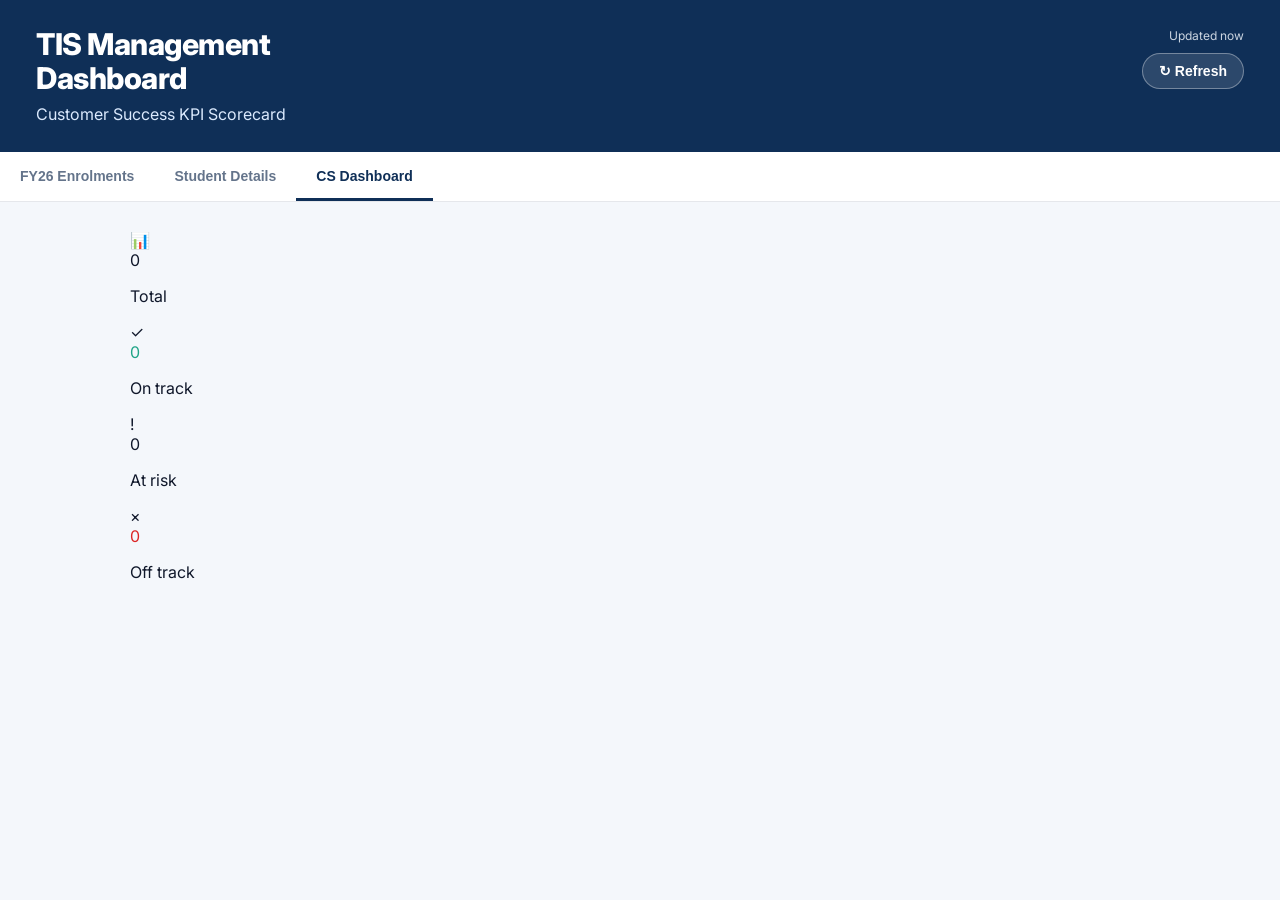
==== cskpi.html @ 1ad83564 "Cs kpi Cs kpi" ====
<!DOCTYPE html>
<html>
<head>
  <meta charset="utf-8">
  <meta name="viewport" content="width=device-width, initial-scale=1">
  <title>CS KPI Dashboard</title>

  <link href="https://fonts.googleapis.com/css2?family=Inter:wght@400;500;600;700;800&display=swap" rel="stylesheet">
  <link rel="stylesheet" href="css/style.css">
</head>

<body>

<header class="top-header">
  <div>
    <h1>TIS Management<br>Dashboard</h1>
    <p id="dashboardSummary">Customer Success KPI Scorecard</p>
  </div>

  <div class="header-right">
    <span id="updatedTime">Updated now</span>
    <button onclick="refreshCSKPI()">↻ Refresh</button>
  </div>
</header>

<nav class="tabs">
  <button onclick="location.href='index.html'">FY26 Enrolments</button>
  <button onclick="location.href='student.html'">Student Details</button>
  <button class="active">CS Dashboard</button>
</nav>

<main class="container">

  <section id="categoryFilters" class="cs-filter-row"></section>

  <section class="cs-summary-grid">
    <div class="cs-summary-card">
      <div class="cs-icon">📊</div>
      <div>
        <div id="totalKpis" class="cs-big">0</div>
        <p>Total</p>
      </div>
    </div>

    <div class="cs-summary-card">
      <div class="cs-icon green-bg">✓</div>
      <div>
        <div id="onTrackKpis" class="cs-big green">0</div>
        <p>On track</p>
      </div>
    </div>

    <div class="cs-summary-card">
      <div class="cs-icon gold-bg">!</div>
      <div>
        <div id="atRiskKpis" class="cs-big gold">0</div>
        <p>At risk</p>
      </div>
    </div>

    <div class="cs-summary-card">
      <div class="cs-icon red-bg">×</div>
      <div>
        <div id="offTrackKpis" class="cs-big red">0</div>
        <p>Off track</p>
      </div>
    </div>
  </section>

  <section id="kpiContainer" class="cs-kpi-container"></section>

</main>

<script src="js/cskpi.js?v=1"></script>

</body>
</html>
---- css/style.css ----
:root{
  --bg:#f4f7fb;
  --card:#ffffff;
  --text:#0f172a;
  --muted:#64748b;
  --line:#e5e7eb;
  --blue:#0f2f57;
  --light-blue:#1e73be;
  --green:#1fa487;
  --gold:#b36b00;
}

*{
  box-sizing:border-box;
}

body{
  margin:0;
  font-family:"Inter", "Segoe UI", Arial, sans-serif;
  background:var(--bg);
  color:var(--text);
}

/* HEADER */

.top-header{
  background:#0f2f57;
  color:#fff;
  padding:24px 18px 22px;
  display:flex;
  justify-content:space-between;
  align-items:flex-start;
  gap:12px;
}

.top-header h1{
  margin:0 0 8px;
  font-size:24px;
  line-height:1.12;
  font-weight:800;
  letter-spacing:-0.5px;
}

.top-header p{
  margin:0;
  font-size:14px;
  line-height:1.4;
  color:#dbeafe;
}

.header-right{
  text-align:right;
  white-space:nowrap;
}

.header-right span{
  display:block;
  font-size:12px;
  color:#cbd5e1;
  margin-bottom:10px;
}

.header-right button{
  border:1px solid rgba(255,255,255,0.35);
  background:rgba(255,255,255,0.12);
  color:#fff;
  border-radius:999px;
  padding:9px 16px;
  font-size:14px;
  font-weight:600;
  cursor:pointer;
}

/* TABS */

.tabs{
  display:flex;
  overflow-x:auto;
  background:#fff;
  border-bottom:1px solid var(--line);
}

.tabs button{
  flex:0 0 auto;
  border:0;
  background:transparent;
  padding:16px 20px 14px;
  font-size:14px;
  font-weight:700;
  color:#64748b;
  border-bottom:3px solid transparent;
  cursor:pointer;
}

.tabs button.active{
  color:#0f2f57;
  border-bottom-color:#0f2f57;
}

/* MAIN CONTAINER */

.container{
  padding:20px 16px 34px;
}

/* KPI CARDS */

.kpi-grid{
  display:grid;
  grid-template-columns:repeat(2, 1fr);
  gap:16px;
}

.kpi-card{
  background:#fff;
  border:0;
  border-radius:18px;
  padding:22px 20px;
  min-height:165px;
  box-shadow:0 8px 24px rgba(15, 23, 42, 0.08);
}

.kpi-card h3{
  margin:0 0 16px;
  font-size:12px;
  line-height:1.25;
  letter-spacing:1.2px;
  text-transform:uppercase;
  color:#64748b;
  font-weight:700;
}

.big,
.big-small{
  font-size:34px;
  line-height:1;
  font-weight:800;
  letter-spacing:-1px;
  white-space:nowrap;
  color:#0f172a;
}

.kpi-card hr{
  border:0;
  height:1px;
  background:var(--line);
  margin:20px 0 16px;
}

.split{
  display:grid;
  grid-template-columns:1fr 1fr;
  gap:14px;
}

.split span{
  font-size:12px;
  color:#64748b;
  text-transform:uppercase;
  line-height:1.25;
  font-weight:600;
}

.split span + span{
  border-left:1px solid var(--line);
  padding-left:14px;
}

.split b{
  display:block;
  margin-top:6px;
  font-size:18px;
  line-height:1.1;
  color:var(--gold);
  font-weight:800;
}

.small{
  min-height:140px;
}

.small p{
  margin:12px 0 0;
  font-size:14px;
  line-height:1.35;
  color:#64748b;
}

.green{
  color:var(--green)!important;
}

.blue{
  color:var(--light-blue)!important;
}

/* CHART CARDS */

.chart-card{
  background:#fff;
  border:0;
  border-radius:18px;
  padding:22px 20px;
  margin-top:24px;
  box-shadow:0 8px 24px rgba(15, 23, 42, 0.08);
}

.chart-card h3{
  margin:0 0 18px;
  font-size:16px;
  line-height:1.25;
  color:#0f172a;
  font-weight:700;
  letter-spacing:-0.2px;
  text-transform:none;
}

.chart-card canvas{
  width:100%!important;
  height:310px!important;
}

/* BREAKDOWN */

.breakdown-header{
  margin:28px 4px 14px;
}

.breakdown-header h2{
  margin:0;
  font-size:20px;
  font-weight:800;
  letter-spacing:-0.3px;
}

.breakdown-header p{
  margin:6px 0 0;
  font-size:14px;
  color:#64748b;
}

/* LIST CARDS */

.list-container{
  display:flex;
  flex-direction:column;
  gap:12px;
}

.list-card,
.student-row{
  background:#fff;
  border:0;
  border-radius:18px;
  padding:16px;
  display:grid;
  grid-template-columns:34px 1fr auto;
  gap:12px;
  align-items:center;
  box-shadow:0 6px 18px rgba(15, 23, 42, 0.06);
}

.icon{
  color:var(--light-blue);
  font-size:16px;
}

.title{
  font-size:15px;
  font-weight:700;
  color:#0f172a;
}

.amount{
  font-size:15px;
  font-weight:800;
  color:var(--light-blue);
  text-align:right;
}

.students{
  font-size:12px;
  color:#64748b;
  margin-top:3px;
}

.avatar{
  width:34px;
  height:34px;
  border-radius:50%;
  background:#eaf4ff;
  color:var(--light-blue);
  display:flex;
  align-items:center;
  justify-content:center;
  font-size:12px;
  font-weight:800;
}

.badge{
  font-size:11px;
  color:var(--green);
  text-align:right;
  margin-top:3px;
}

#breadcrumb span{
  color:var(--light-blue);
  font-weight:700;
  cursor:pointer;
}

/* DESKTOP VIEW */

@media(min-width:768px){

  .top-header{
    padding:28px 36px 26px;
  }

  .top-header h1{
    font-size:30px;
  }

  .top-header p{
    font-size:16px;
  }

  .container{
    max-width:1080px;
    margin:auto;
    padding:28px 30px 44px;
  }

  .kpi-card{
    padding:24px 26px;
  }

  .big,
  .big-small{
    font-size:38px;
  }

  .chart-card{
    padding:26px 28px;
  }
}

/* ==============================
   STUDENT DETAILS PAGE - FINAL
============================== */

.student-page{
  max-width:1080px;
  margin:0 auto;
  padding:28px 30px 44px;
}

/* Search */

.student-search-card{
  background:#fff;
  border-radius:18px;
  padding:18px 20px;
  margin-bottom:28px;
  box-shadow:0 8px 24px rgba(15,23,42,0.08);
}

.search-box{
  display:flex;
  align-items:center;
  gap:12px;
}

.search-box span{
  font-size:22px;
}

.search-box input{
  width:100%;
  border:0;
  outline:0;
  background:transparent;
  font-size:18px;
  color:var(--text);
}

.search-box button{
  border:0;
  background:transparent;
  font-size:28px;
  color:var(--muted);
  cursor:pointer;
}

/* Student profile */

.student-profile{
  display:flex;
  align-items:center;
  gap:16px;
  margin-bottom:22px;
}

.student-profile .avatar{
  width:62px;
  height:62px;
  font-size:18px;
  border:3px solid #c7e0f5;
}

.student-profile h2{
  margin:0;
  font-size:26px;
  font-weight:800;
  letter-spacing:-0.5px;
}

.student-profile p{
  margin:5px 0 0;
  font-size:15px;
  color:var(--muted);
}

/* Student KPI cards */

.student-kpis{
  display:grid;
  grid-template-columns:repeat(3,1fr);
  gap:16px;
  margin-bottom:28px;
}

.student-mini-card{
  min-height:125px !important;
  padding:20px 18px !important;
  border-radius:18px;
}

.student-mini-card h3{
  margin:0 0 10px !important;
  font-size:12px;
  letter-spacing:1.1px;
  color:#94a3b8;
}

.student-mini-card .big{
  font-size:34px;
  font-weight:800;
  line-height:1;
}

.student-mini-card p{
  margin:8px 0 0;
  color:var(--muted);
  font-size:14px;
}

/* Course section */

.student-section-title{
  margin:28px 4px 14px;
}

.student-section-title h2{
  margin:0;
  font-size:18px;
  font-weight:800;
  color:#334155;
  letter-spacing:1px;
}

.course-card{
  background:#fff;
  border-radius:18px;
  padding:22px 24px;
  margin-bottom:16px;
  box-shadow:0 6px 18px rgba(15,23,42,0.06);
}

.course-card.latest{
  background:#eaf6ff;
  border:1px solid #a9cbe5;
}

.course-top{
  display:grid;
  grid-template-columns:1fr auto;
  gap:12px;
}

.course-name{
  font-size:18px;
  font-weight:800;
  line-height:1.35;
}

.course-fee{
  font-size:18px;
  font-weight:800;
  color:var(--light-blue);
  white-space:nowrap;
}

.tags{
  display:flex;
  flex-wrap:wrap;
  gap:8px;
  margin:18px 0;
}

.tag{
  background:#eef2f7;
  color:var(--muted);
  padding:7px 11px;
  border-radius:999px;
  font-size:12px;
  font-weight:700;
}

.tag.center{
  background:#e8f7f2;
  color:var(--green);
}

.tag.latest-tag{
  background:#eaf4ff;
  color:var(--light-blue);
}

.att-row{
  display:flex;
  justify-content:space-between;
  margin:14px 0 10px;
  font-size:12px;
  font-weight:800;
  letter-spacing:0.8px;
  text-transform:uppercase;
  color:var(--muted);
}

.progress{
  height:9px;
  background:#e5e7eb;
  border-radius:999px;
  overflow:hidden;
}

.progress-bar{
  height:100%;
  background:var(--green);
}

.hours-grid{
  display:grid;
  grid-template-columns:repeat(3,1fr);
  gap:12px;
  margin-top:18px;
  text-align:center;
}

.hours-grid .num{
  font-size:24px;
  font-weight:800;
}

.hours-grid .completed{
  color:var(--green);
}

.hours-grid .pending{
  color:var(--gold);
}

.hours-grid .txt{
  margin-top:4px;
  font-size:12px;
  color:var(--muted);
}

.empty{
  background:#fff;
  border-radius:18px;
  padding:28px 20px;
  text-align:center;
  color:var(--muted);
  box-shadow:0 8px 24px rgba(15,23,42,0.08);
}

/* Mobile */

@media(max-width:700px){
  .student-page{
    padding:20px 16px 34px;
  }

  .student-kpis{
    grid-template-columns:repeat(3,1fr);
    gap:10px;
  }

  .student-mini-card{
    min-height:105px !important;
    padding:16px 12px !important;
  }

  .student-mini-card .big{
    font-size:28px;
  }

  .student-mini-card p{
    font-size:13px;
  }

  .student-profile h2{
    font-size:22px;
  }

  .course-card{
    padding:18px 16px;
  }

  .course-name,
  .course-fee{
    font-size:16px;
  }
}

/* WEEKLY REVIEW - NEW */

.week-label{
  display:block;
  font-size:11px;
  color:#cbd5e1;
  margin-bottom:5px;
}

#weekSelect{
  border:1px solid rgba(255,255,255,.35);
  background:#fff;
  color:#0f2f57;
  border-radius:999px;
  padding:8px 12px;
  font-weight:700;
  margin-bottom:10px;
}

.weekly-filter-row{
  display:flex;
  gap:10px;
  flex-wrap:wrap;
  margin:22px 0;
}

.filter-chip{
  border:1px solid var(--line);
  background:#fff;
  color:#64748b;
  border-radius:999px;
  padding:9px 14px;
  font-weight:700;
  cursor:pointer;
}

.filter-chip.active{
  background:#0f2f57;
  color:#fff;
}

.weekly-container{
  display:flex;
  flex-direction:column;
  gap:22px;
}

.weekly-card-new{
  background:#fff;
  border-radius:24px;
  padding:22px;
  display:grid;
  grid-template-columns:210px 1fr 220px;
  gap:20px;
  box-shadow:0 10px 28px rgba(15,23,42,.08);
  border-left:6px solid #cbd5e1;
}

.border-complete{border-left-color:#1fa487;}
.border-watch{border-left-color:#f59e0b;}
.border-blocked{border-left-color:#dc2626;}

.weekly-owner-panel{
  background:#f8fafc;
  border-radius:20px;
  padding:20px;
  text-align:center;
}

.weekly-owner-panel .weekly-avatar{
  margin:0 auto 14px;
}

.weekly-avatar{
  width:58px;
  height:58px;
  border-radius:50%;
  background:#eaf4ff;
  color:#1e73be;
  display:flex;
  align-items:center;
  justify-content:center;
  font-size:18px;
  font-weight:800;
}

.weekly-owner-panel h3{
  margin:0;
  font-size:22px;
  font-weight:800;
}

.weekly-owner-panel p{
  margin:6px 0;
  font-size:13px;
  color:#64748b;
}

.weekly-sr{
  font-weight:700;
}

.weekly-status{
  display:inline-block;
  margin:12px 0 18px;
  padding:7px 12px;
  border-radius:999px;
  font-size:12px;
  font-weight:800;
}

.status-complete{
  background:#dcfce7;
  color:#166534;
}

.status-watch{
  background:#fef3c7;
  color:#92400e;
}

.status-blocked{
  background:#fee2e2;
  color:#991b1b;
}

.progress-circle{
  width:96px;
  height:96px;
  margin:0 auto;
  border-radius:50%;
  background:
    conic-gradient(#1fa487 calc(var(--progress) * 1%), #e5e7eb 0);
  display:flex;
  align-items:center;
  justify-content:center;
}

.progress-circle span{
  width:72px;
  height:72px;
  border-radius:50%;
  background:#fff;
  display:flex;
  align-items:center;
  justify-content:center;
  font-size:22px;
  font-weight:800;
}

.progress-note{
  font-size:12px !important;
  text-transform:uppercase;
  font-weight:800;
  letter-spacing:.8px;
}

.weekly-detail-grid{
  display:grid;
  grid-template-columns:1fr 1fr;
  gap:16px;
}

.weekly-section-new{
  border:1px solid var(--line);
  border-radius:18px;
  padding:16px;
  background:#fff;
}

.weekly-section-new h4{
  margin:0 0 12px;
  font-size:13px;
  text-transform:uppercase;
  letter-spacing:.8px;
  font-weight:800;
}

.weekly-section-new ul{
  margin:0;
  padding-left:18px;
}

.weekly-section-new li{
  margin-bottom:9px;
  font-size:14px;
  line-height:1.45;
}

.mini-status{
  display:inline-block;
  margin-left:6px;
  padding:3px 7px;
  border-radius:999px;
  background:#eef2f7;
  color:#64748b;
  font-size:11px;
  font-weight:800;
}

.last-week-box{
  margin-top:14px;
  padding:12px;
  background:#f8fafc;
  border-radius:14px;
  border:1px dashed #cbd5e1;
}

.last-week-box strong{
  display:block;
  margin-bottom:8px;
  font-size:12px;
  color:#64748b;
  text-transform:uppercase;
}

.last-week-box li{
  font-size:12px;
  color:#64748b;
}

.weekly-links-panel{
  background:#f8fafc;
  border-radius:20px;
  padding:18px;
}

.weekly-links-panel h4{
  margin:0 0 14px;
  font-size:13px;
  text-transform:uppercase;
  color:#64748b;
}

.weekly-link-list{
  display:flex;
  flex-direction:column;
  gap:10px;
}

.weekly-link-pill{
  display:block;
  background:#fff;
  border:1px solid var(--line);
  border-radius:14px;
  padding:11px 12px;
  color:#0f2f57;
  font-size:13px;
  font-weight:800;
  text-decoration:none;
}

.weekly-link-pill:hover{
  background:#eaf4ff;
}

.red{color:#dc2626!important;}
.orange{color:#f59e0b!important;}
.purple{color:#7c3aed!important;}
.muted{color:#94a3b8!important;}

@media(max-width:900px){
  .weekly-card-new{
    grid-template-columns:1fr;
  }

  .weekly-detail-grid{
    grid-template-columns:1fr;
  }

  .header-right{
    white-space:normal;
  }
}
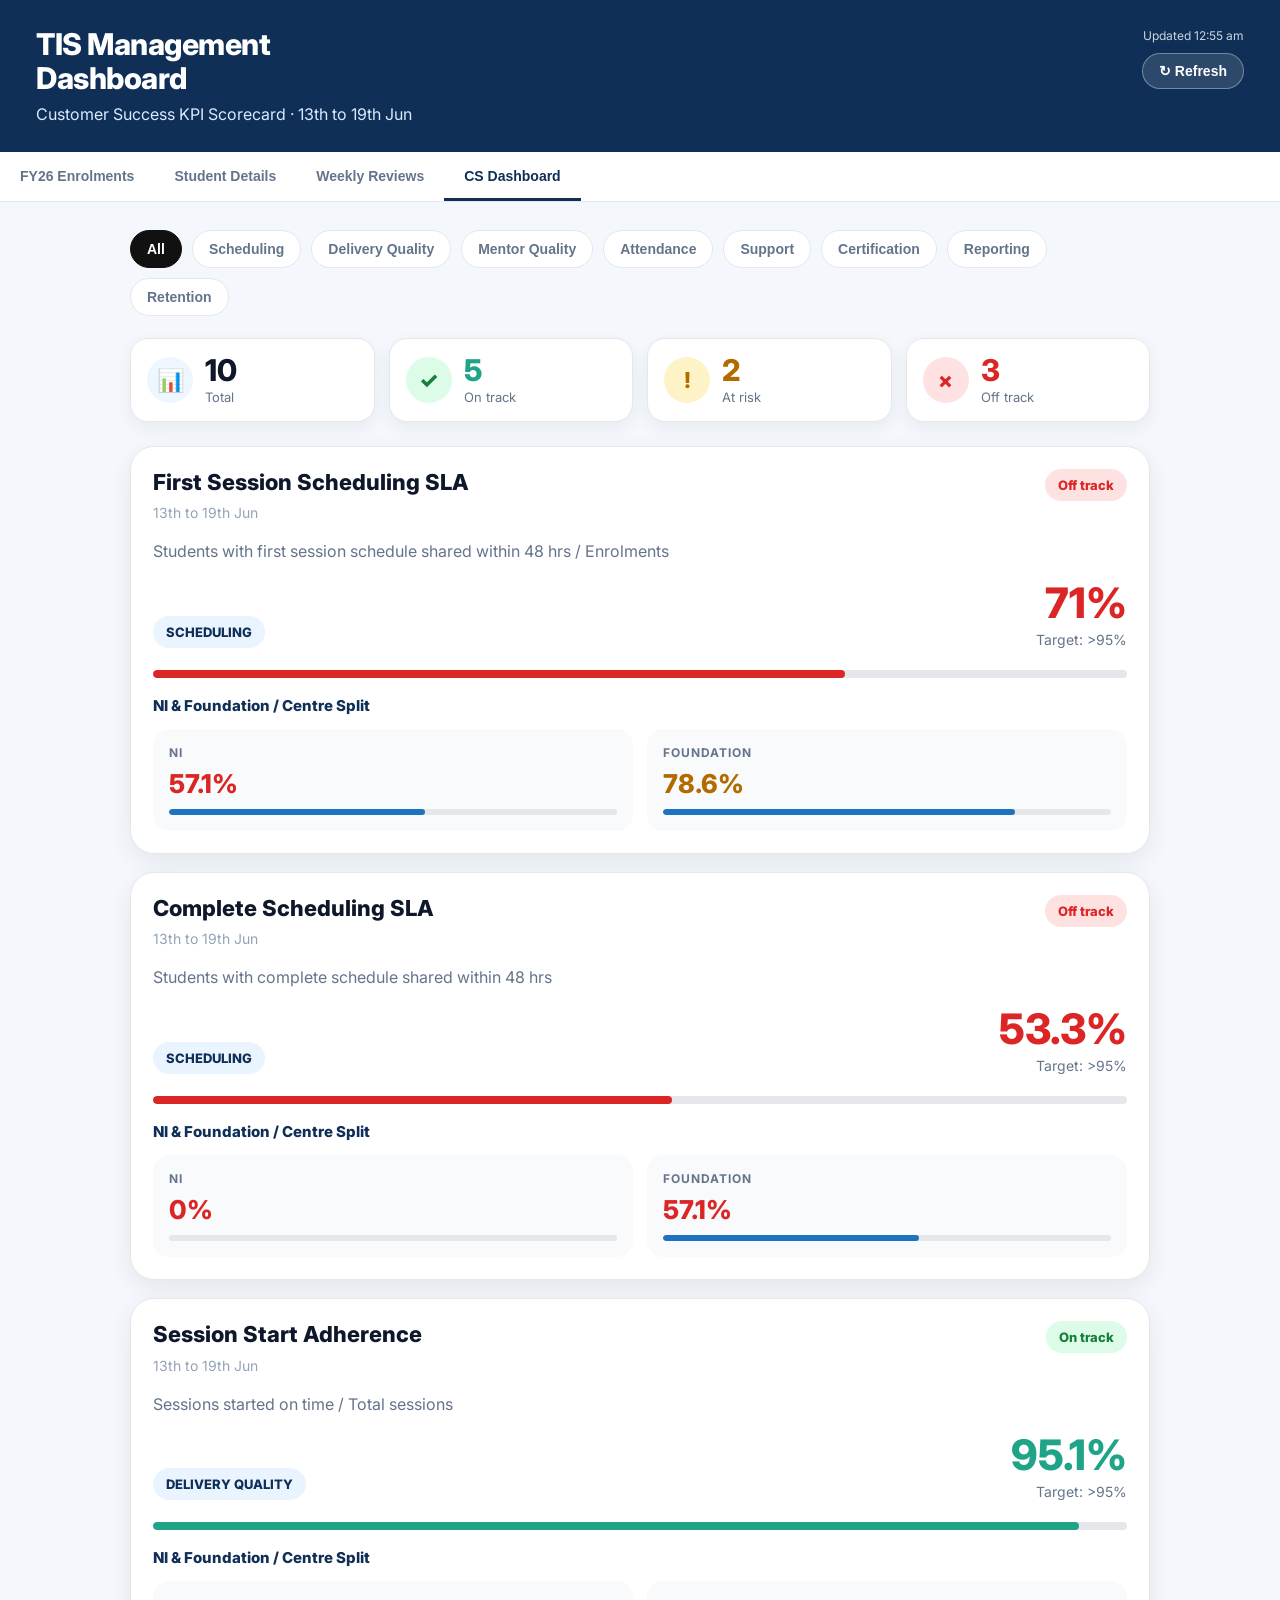
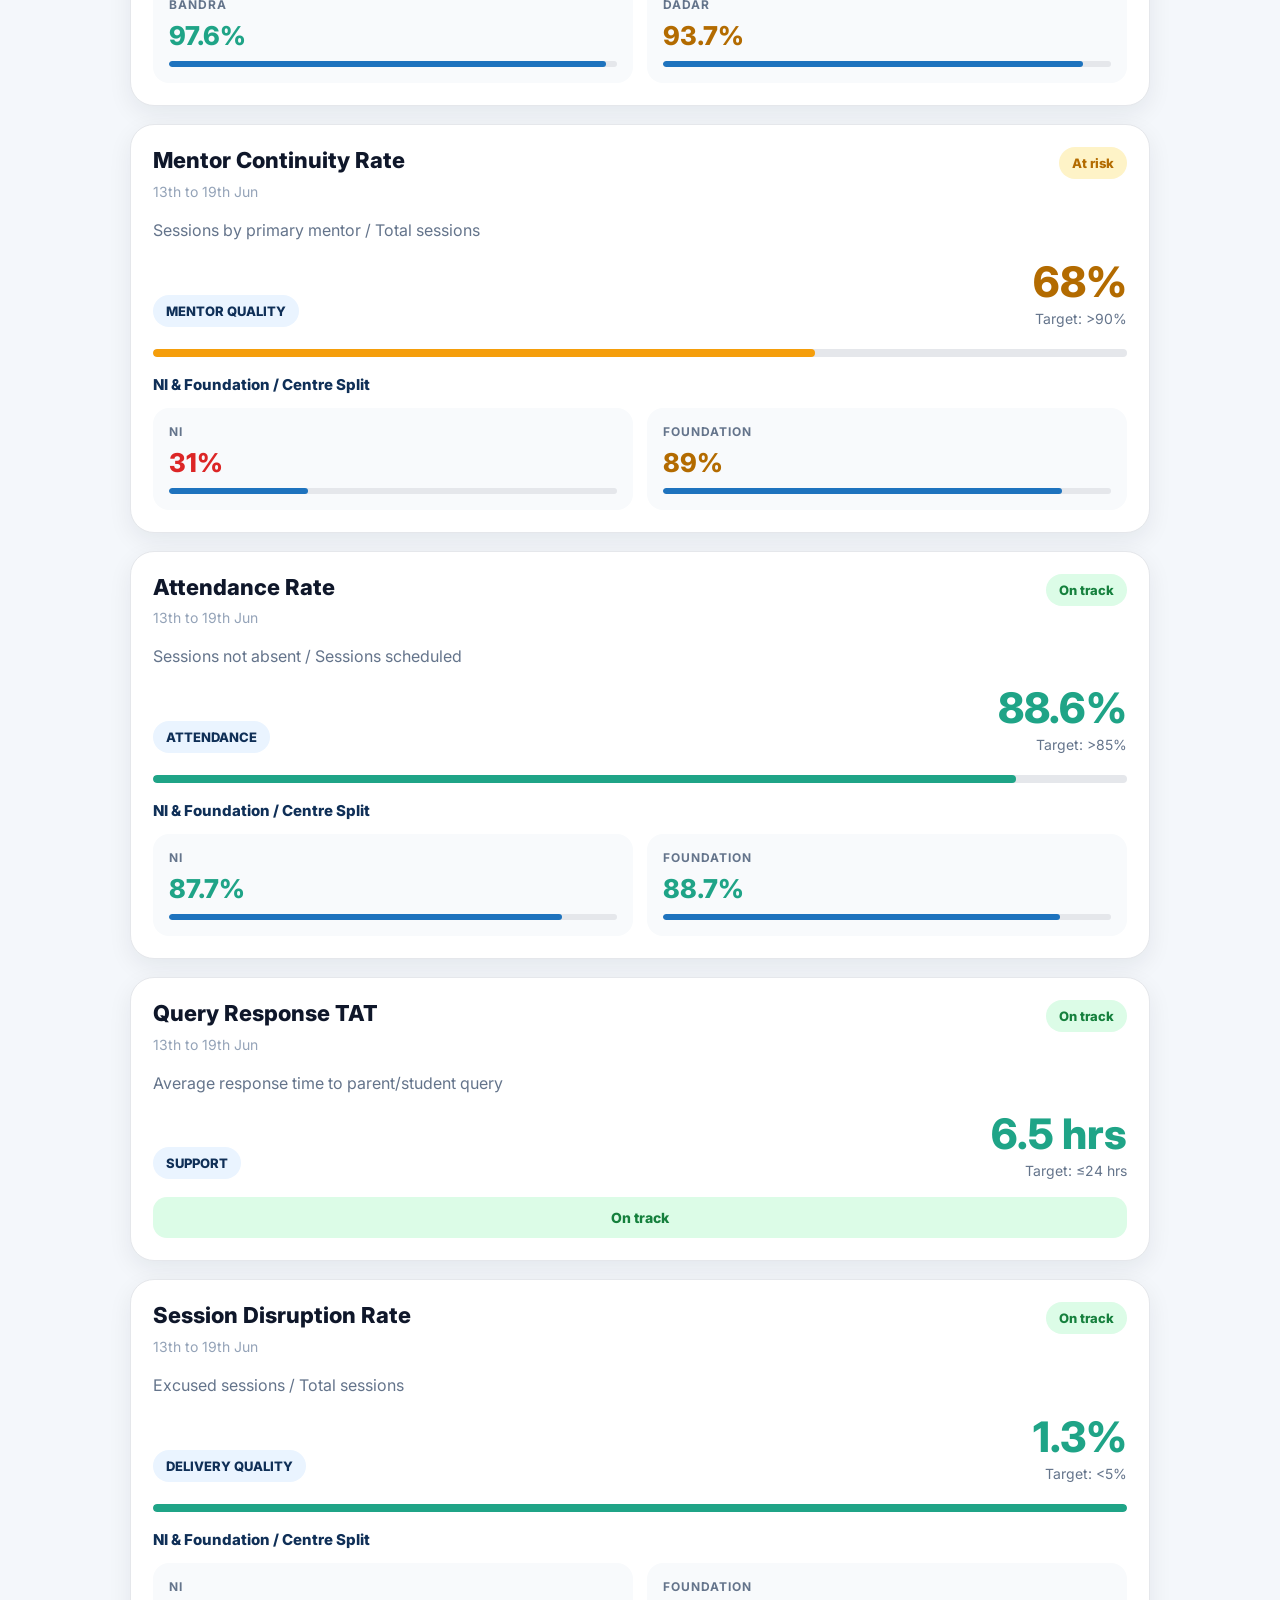
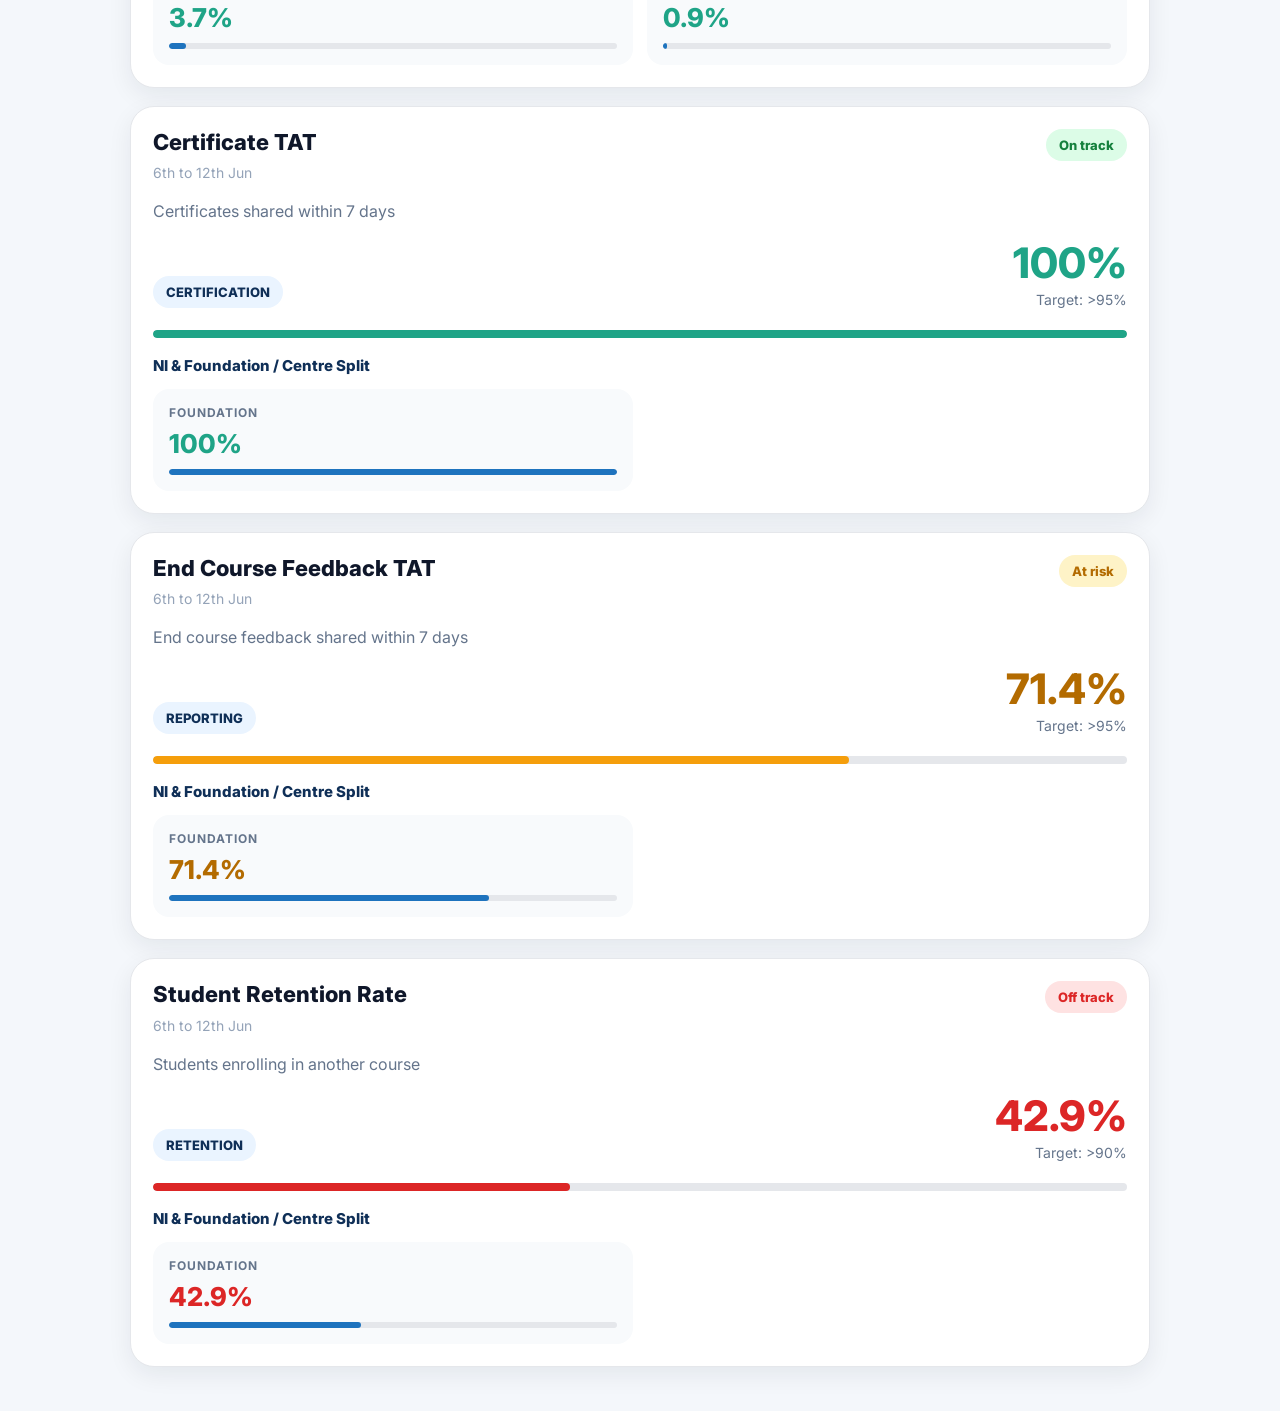
==== commit 3d88e890: "Add button for Weekly Reviews in navigation" ====
--- a/cskpi.html
+++ b/cskpi.html
@@ -26,6 +26,7 @@
 <nav class="tabs">
   <button onclick="location.href='index.html'">FY26 Enrolments</button>
   <button onclick="location.href='student.html'">Student Details</button>
+  <button onclick="location.href='weeklyreview.html'">Weekly Reviews</button>
   <button class="active">CS Dashboard</button>
 </nav>
 
--- a/css/style.css
+++ b/css/style.css
@@ -901,3 +901,303 @@
   }
 }
 
+/* ==============================
+   CS KPI DASHBOARD
+============================== */
+
+.cs-filter-row{
+  display:flex;
+  flex-wrap:wrap;
+  gap:10px;
+  margin-bottom:22px;
+}
+
+.cs-filter-chip{
+  border:1px solid var(--line);
+  background:#fff;
+  color:#64748b;
+  border-radius:999px;
+  padding:10px 16px;
+  font-size:14px;
+  font-weight:700;
+  cursor:pointer;
+}
+
+.cs-filter-chip.active{
+  background:#111;
+  color:#fff;
+  border-color:#111;
+}
+
+.cs-summary-grid{
+  display:grid;
+  grid-template-columns:repeat(4,1fr);
+  gap:14px;
+  margin-bottom:24px;
+}
+
+.cs-summary-card{
+  background:#fff;
+  border:1px solid var(--line);
+  border-radius:18px;
+  padding:16px;
+  display:flex;
+  gap:12px;
+  align-items:center;
+  box-shadow:0 6px 18px rgba(15,23,42,.06);
+}
+
+.cs-icon{
+  width:46px;
+  height:46px;
+  border-radius:50%;
+  background:#eef6ff;
+  display:flex;
+  align-items:center;
+  justify-content:center;
+  font-size:22px;
+  font-weight:800;
+}
+
+.green-bg{background:#dcfce7;color:#15803d;}
+.gold-bg{background:#fef3c7;color:#b36b00;}
+.red-bg{background:#fee2e2;color:#dc2626;}
+
+.cs-big{
+  font-size:30px;
+  font-weight:800;
+  line-height:1;
+}
+
+.cs-summary-card p{
+  margin:4px 0 0;
+  font-size:13px;
+  color:#64748b;
+}
+
+.cs-kpi-container{
+  display:flex;
+  flex-direction:column;
+  gap:18px;
+}
+
+.cs-kpi-card{
+  background:#fff;
+  border:1px solid var(--line);
+  border-radius:24px;
+  padding:22px;
+  box-shadow:0 8px 24px rgba(15,23,42,.07);
+}
+
+.cs-kpi-top{
+  display:flex;
+  justify-content:space-between;
+  align-items:flex-start;
+  gap:14px;
+}
+
+.cs-kpi-top h2{
+  margin:0;
+  font-size:22px;
+  line-height:1.25;
+  font-weight:800;
+}
+
+.cs-period{
+  margin:8px 0 0;
+  font-size:14px;
+  color:#94a3b8;
+}
+
+.cs-status-pill{
+  flex:0 0 auto;
+  border-radius:999px;
+  padding:8px 13px;
+  font-size:13px;
+  font-weight:800;
+}
+
+.cs-on-track{
+  background:#dcfce7;
+  color:#15803d;
+}
+
+.cs-at-risk{
+  background:#fef3c7;
+  color:#b36b00;
+}
+
+.cs-off-track{
+  background:#fee2e2;
+  color:#dc2626;
+}
+
+.cs-metric{
+  margin:18px 0;
+  color:#64748b;
+  font-size:16px;
+  line-height:1.55;
+}
+
+.cs-kpi-main{
+  display:flex;
+  justify-content:space-between;
+  align-items:flex-end;
+  gap:14px;
+}
+
+.cs-category-pill{
+  background:#eaf4ff;
+  color:#0f2f57;
+  border-radius:999px;
+  padding:8px 13px;
+  font-size:13px;
+  font-weight:800;
+  text-transform:uppercase;
+}
+
+.cs-value-block{
+  text-align:right;
+}
+
+.cs-kpi-value{
+  font-size:42px;
+  font-weight:800;
+  line-height:1;
+}
+
+.cs-value-block p{
+  margin:7px 0 0;
+  color:#64748b;
+  font-size:14px;
+}
+
+.gold{
+  color:#b36b00!important;
+}
+
+.cs-progress{
+  height:8px;
+  background:#e5e7eb;
+  border-radius:999px;
+  overflow:hidden;
+  margin:22px 0 12px;
+}
+
+.cs-progress-bar{
+  height:100%;
+  border-radius:999px;
+}
+
+.green-bar{
+  background:#1fa487;
+}
+
+.gold-bar{
+  background:#f59e0b;
+}
+
+.red-bar{
+  background:#dc2626;
+}
+
+.cs-tat-box{
+  margin-top:18px;
+  border-radius:14px;
+  padding:12px;
+  font-size:14px;
+  font-weight:800;
+  text-align:center;
+}
+
+.cs-breakdown-title{
+  margin-top:18px;
+  color:#0f2f57;
+  font-size:15px;
+  font-weight:800;
+}
+
+.cs-breakdown-grid{
+  display:grid;
+  grid-template-columns:repeat(2,1fr);
+  gap:14px;
+  margin-top:14px;
+}
+
+.cs-breakdown-card{
+  background:#f8fafc;
+  border-radius:16px;
+  padding:16px;
+}
+
+.cs-breakdown-card h4{
+  margin:0 0 8px;
+  font-size:12px;
+  color:#64748b;
+  letter-spacing:1px;
+  text-transform:uppercase;
+}
+
+.cs-breakdown-card div{
+  font-size:26px;
+  font-weight:800;
+}
+
+.cs-mini-progress{
+  height:6px;
+  background:#e5e7eb;
+  border-radius:999px;
+  overflow:hidden;
+  margin-top:10px;
+}
+
+.cs-mini-progress div{
+  height:100%;
+  background:#1e73be;
+  border-radius:999px;
+}
+
+@media(max-width:700px){
+  .cs-summary-grid{
+    grid-template-columns:repeat(4,1fr);
+    gap:10px;
+  }
+
+  .cs-summary-card{
+    padding:12px 8px;
+    flex-direction:column;
+    text-align:center;
+    gap:7px;
+  }
+
+  .cs-icon{
+    width:42px;
+    height:42px;
+    font-size:18px;
+  }
+
+  .cs-big{
+    font-size:28px;
+  }
+
+  .cs-summary-card p{
+    font-size:12px;
+    line-height:1.2;
+  }
+
+  .cs-kpi-card{
+    padding:18px;
+  }
+
+  .cs-kpi-top h2{
+    font-size:20px;
+  }
+
+  .cs-kpi-value{
+    font-size:40px;
+  }
+
+  .cs-breakdown-grid{
+    grid-template-columns:1fr 1fr;
+  }
+}
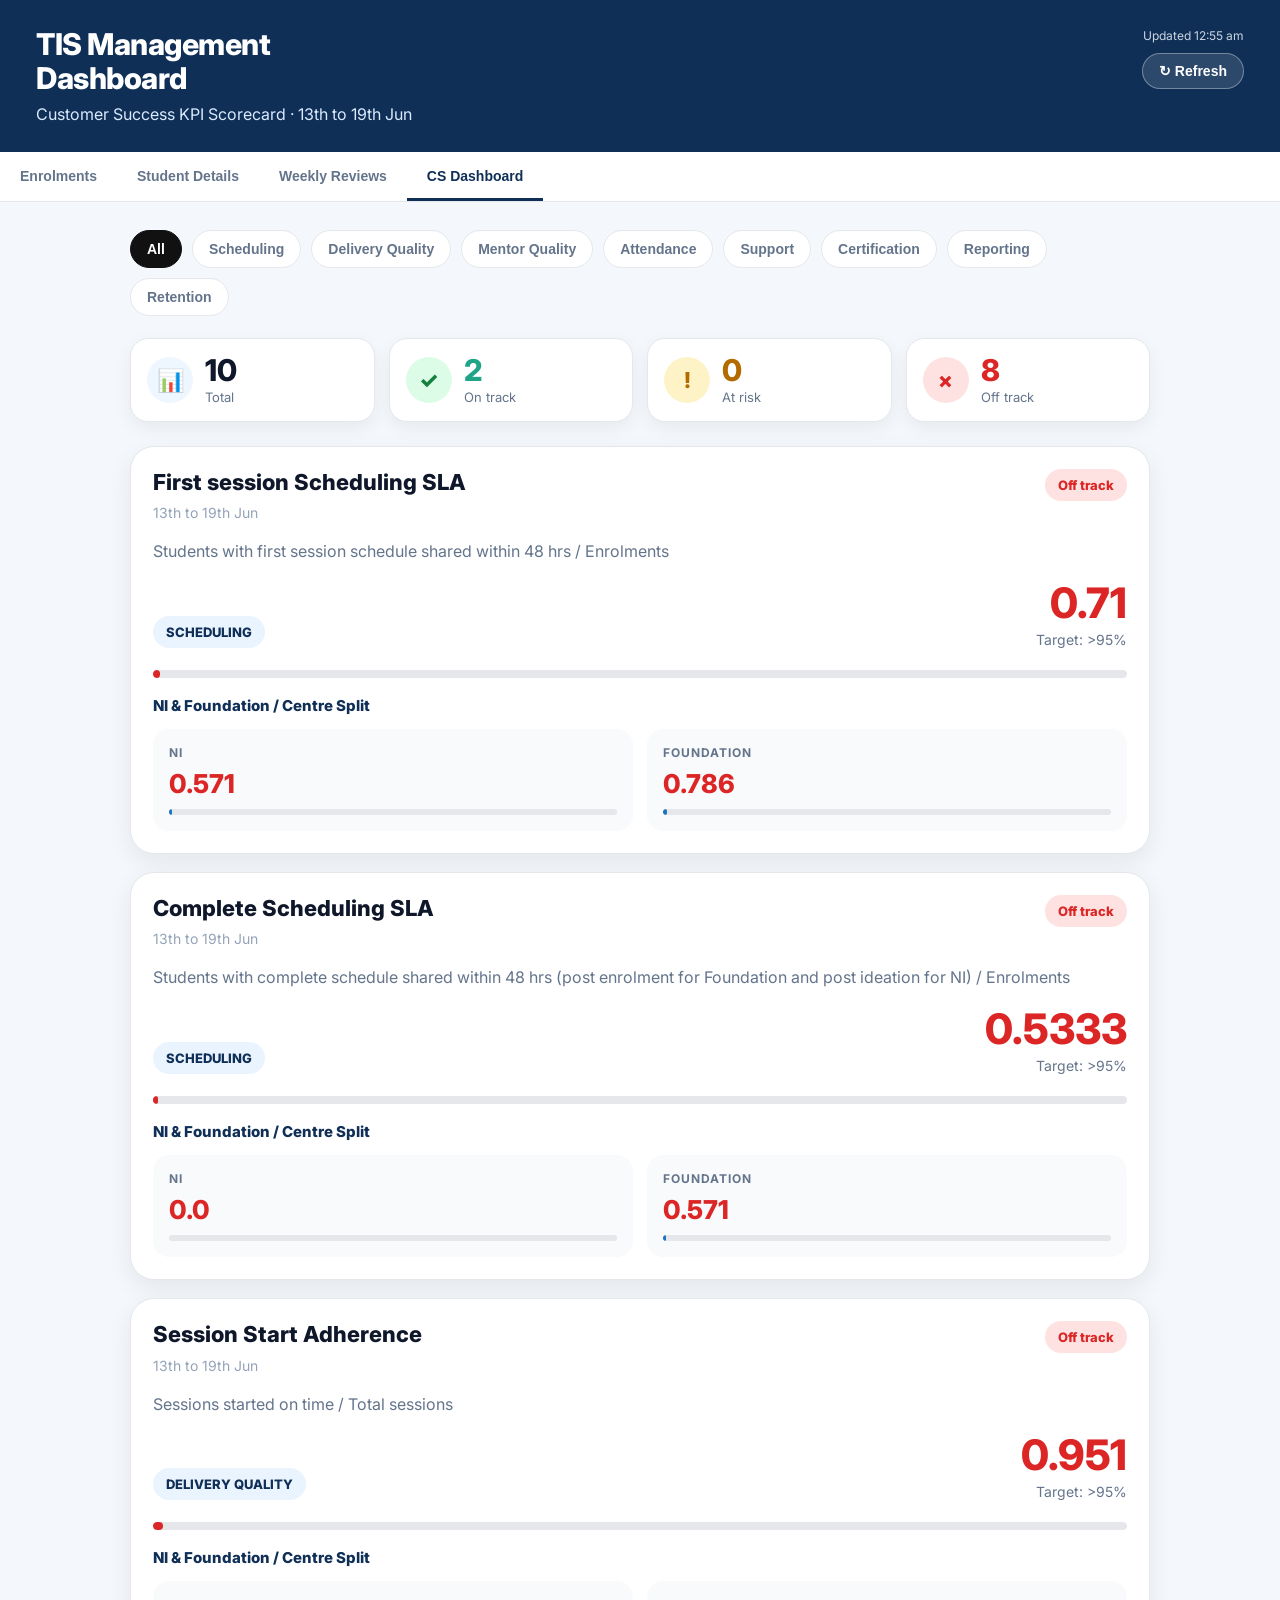
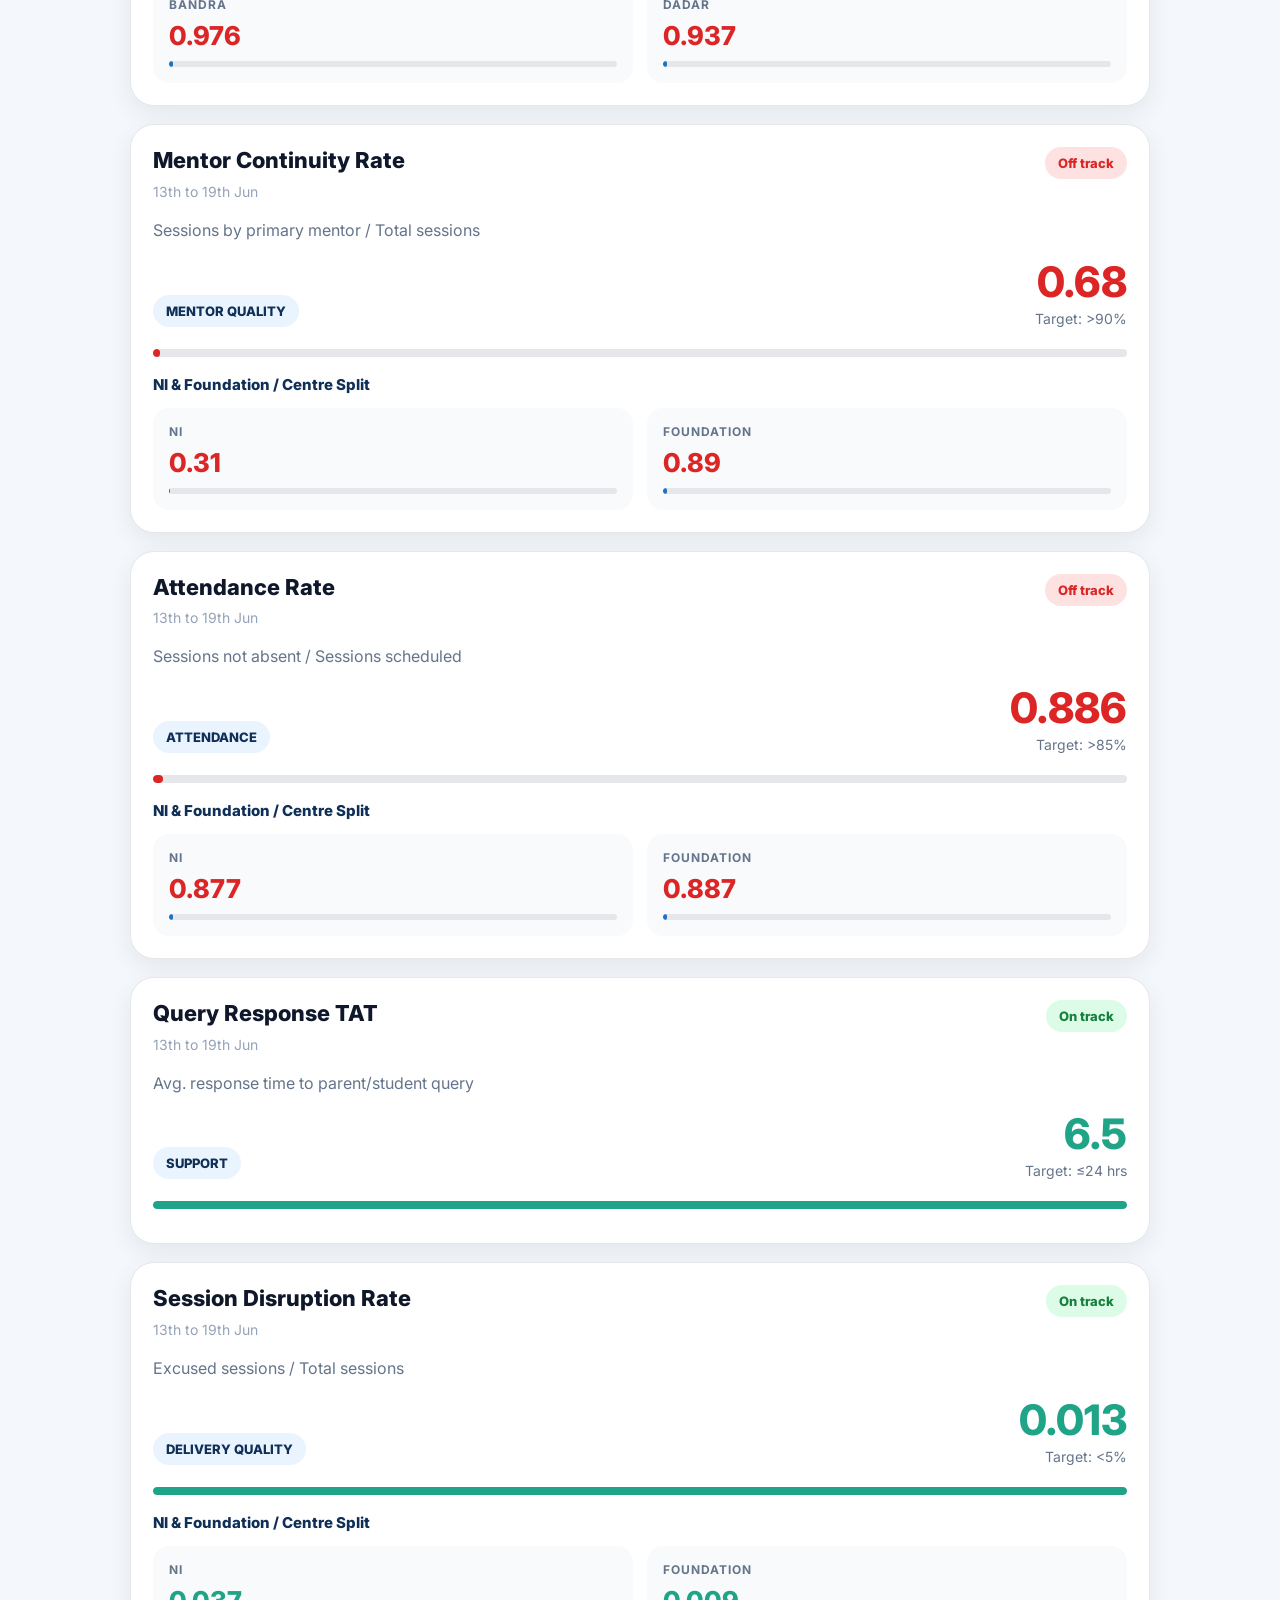
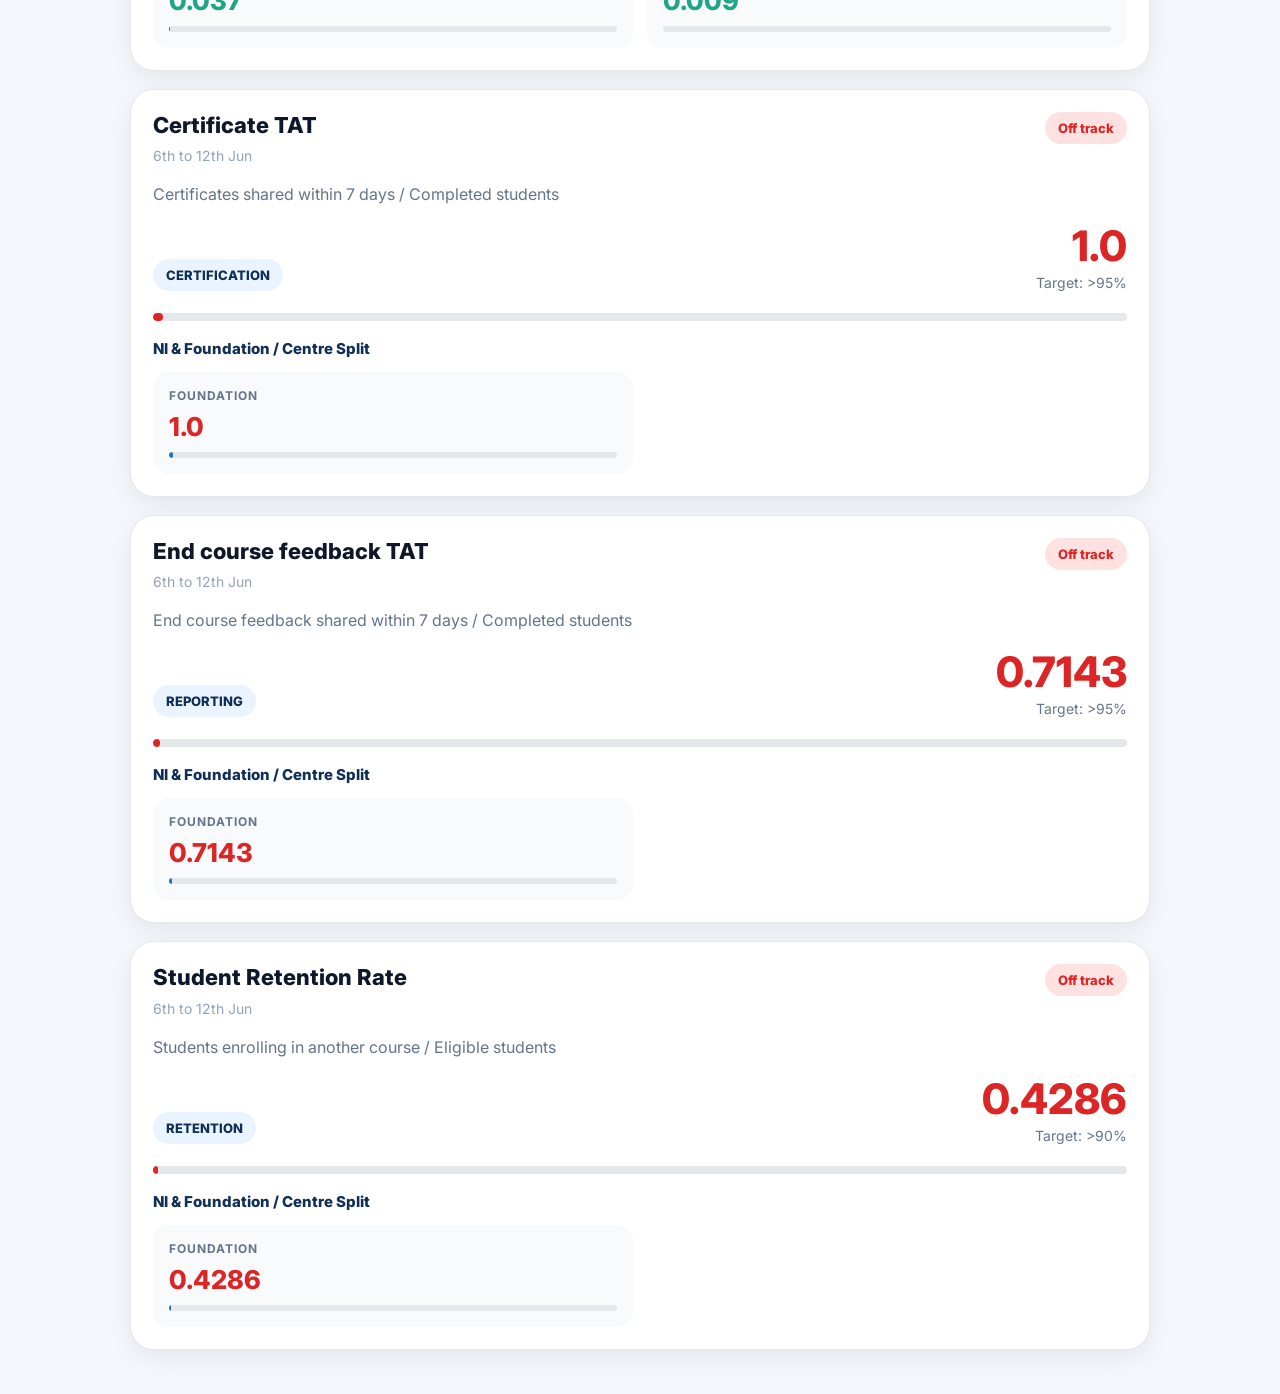
==== commit d80951e6: "Update button label and script version in cskpi.html" ====
--- a/cskpi.html
+++ b/cskpi.html
@@ -24,7 +24,7 @@
 </header>
 
 <nav class="tabs">
-  <button onclick="location.href='index.html'">FY26 Enrolments</button>
+  <button onclick="location.href='index.html'">Enrolments</button>
   <button onclick="location.href='student.html'">Student Details</button>
   <button onclick="location.href='weeklyreview.html'">Weekly Reviews</button>
   <button class="active">CS Dashboard</button>
@@ -72,7 +72,7 @@
 
 </main>
 
-<script src="js/cskpi.js?v=1"></script>
+<script src="js/cskpi.js?v=2"></script>
 
 </body>
 </html>
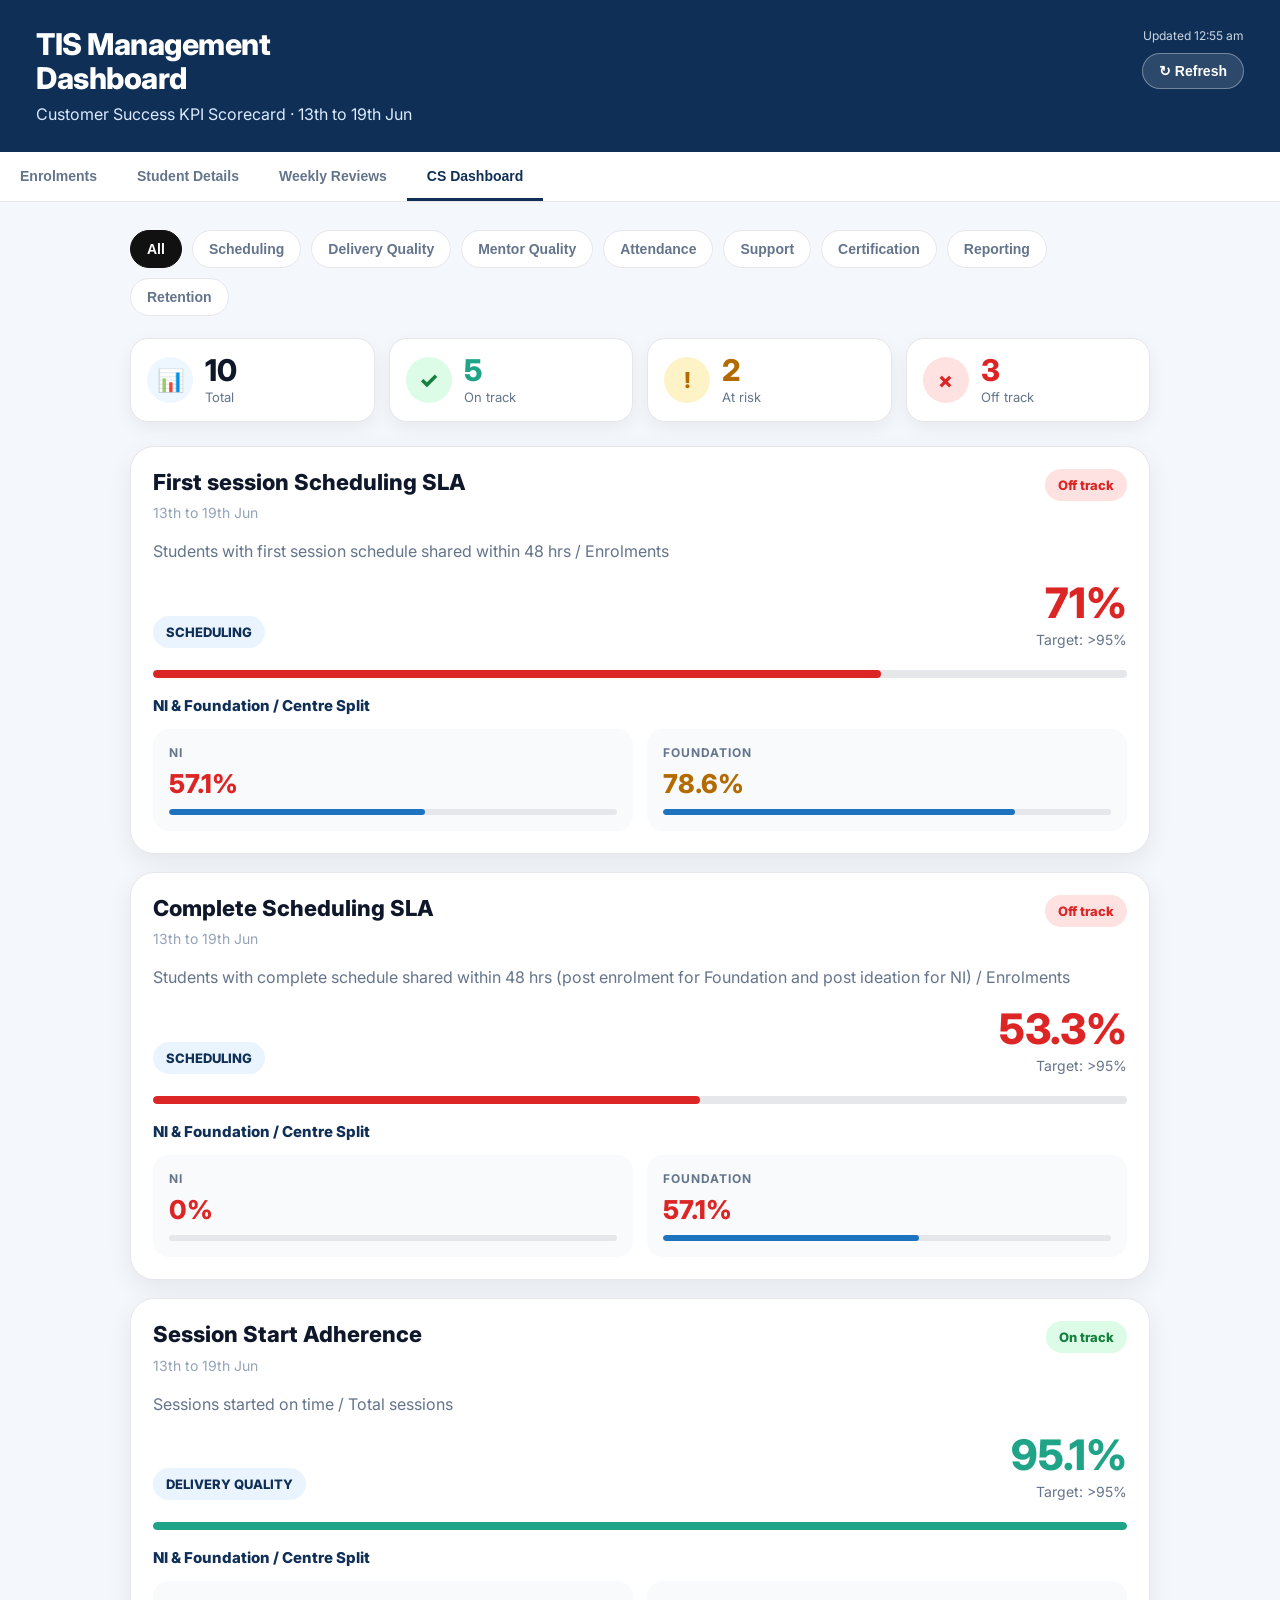
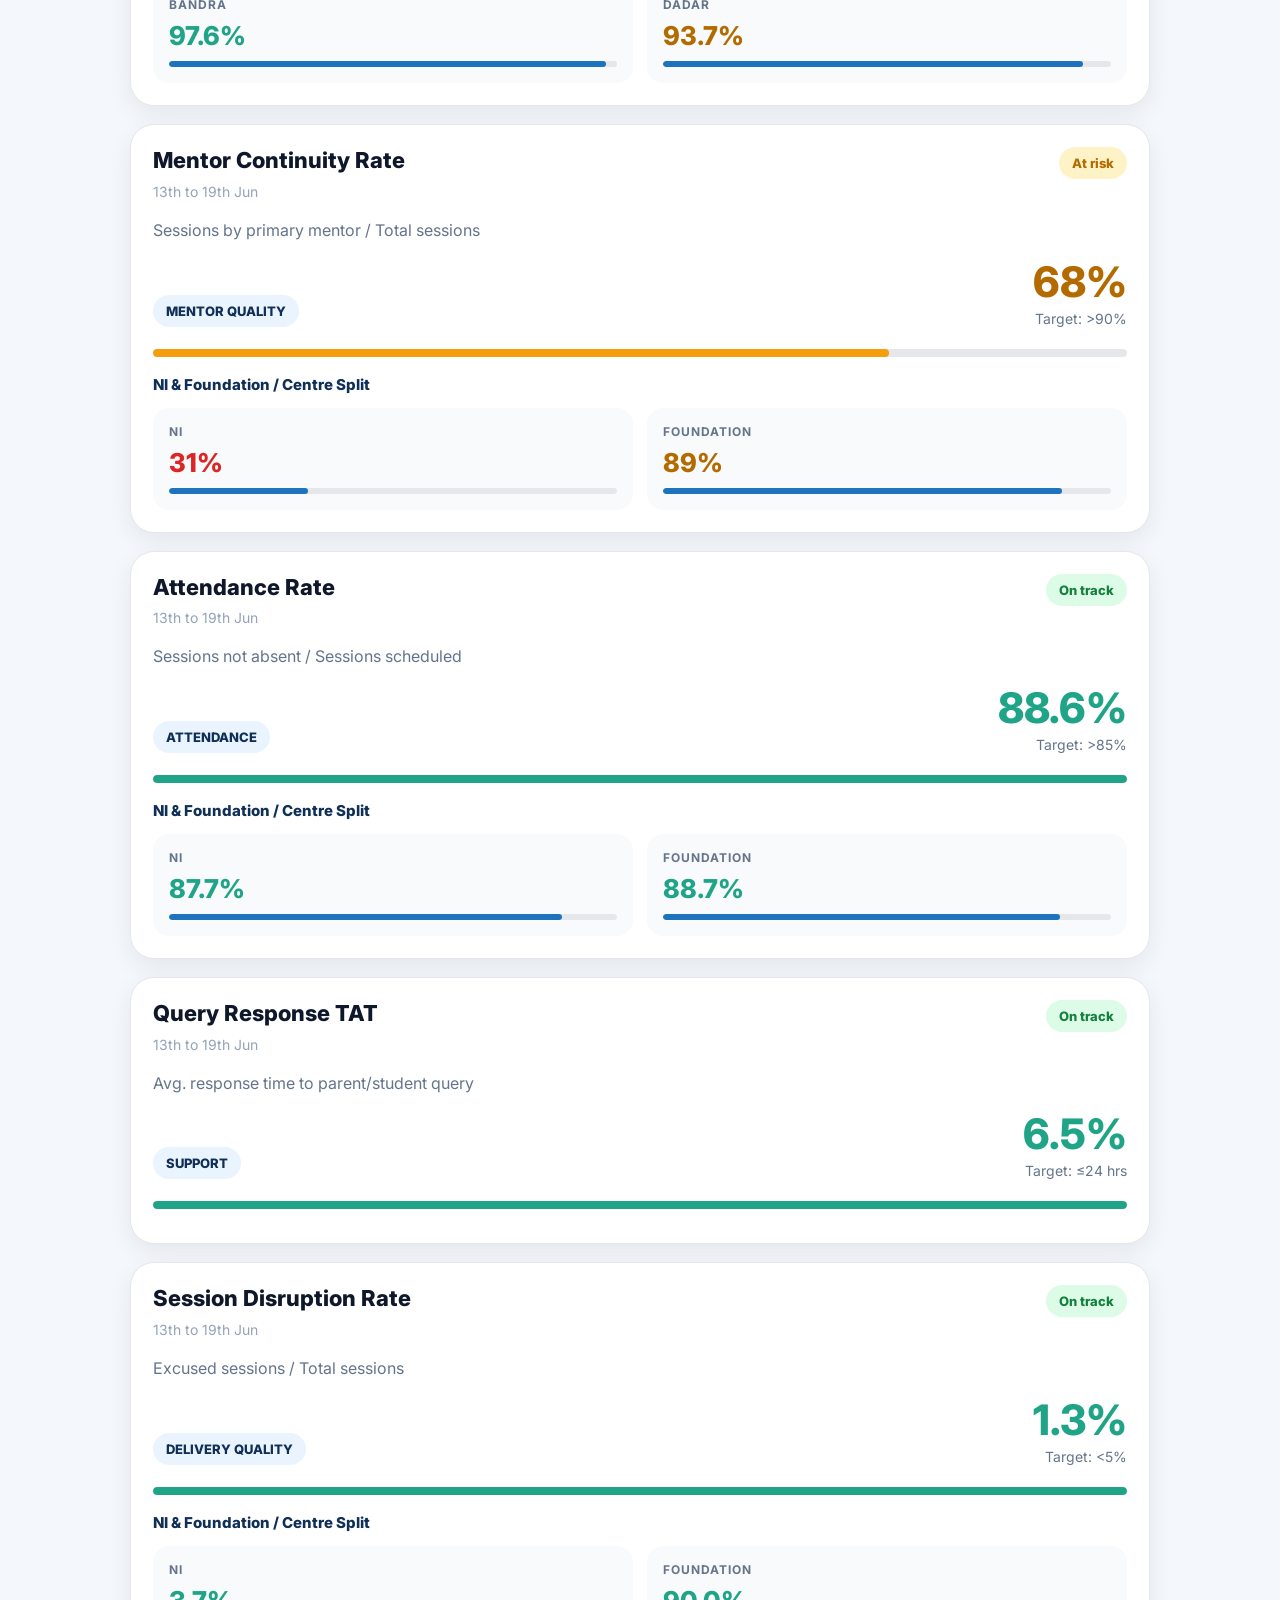
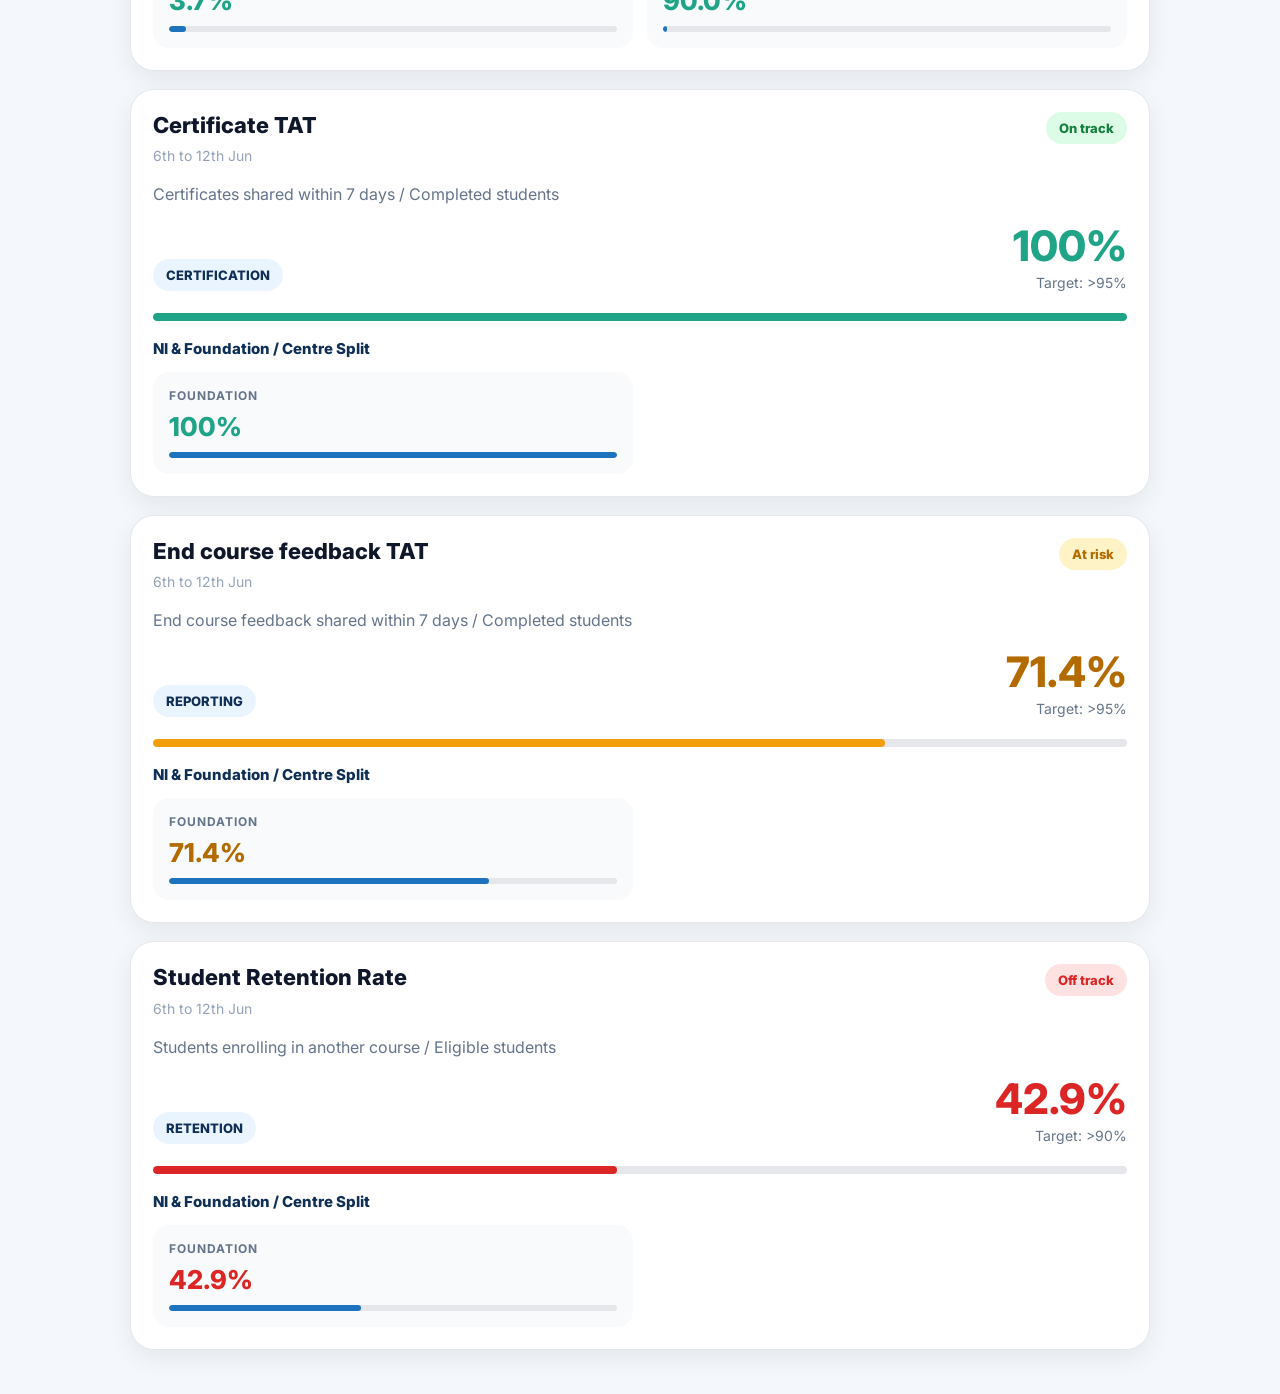
==== commit cf891452: "Update script version in cskpi.html" ====
--- a/cskpi.html
+++ b/cskpi.html
@@ -72,7 +72,7 @@
 
 </main>
 
-<script src="js/cskpi.js?v=2"></script>
+<script src="js/cskpi.js?v=5"></script>
 
 </body>
 </html>
